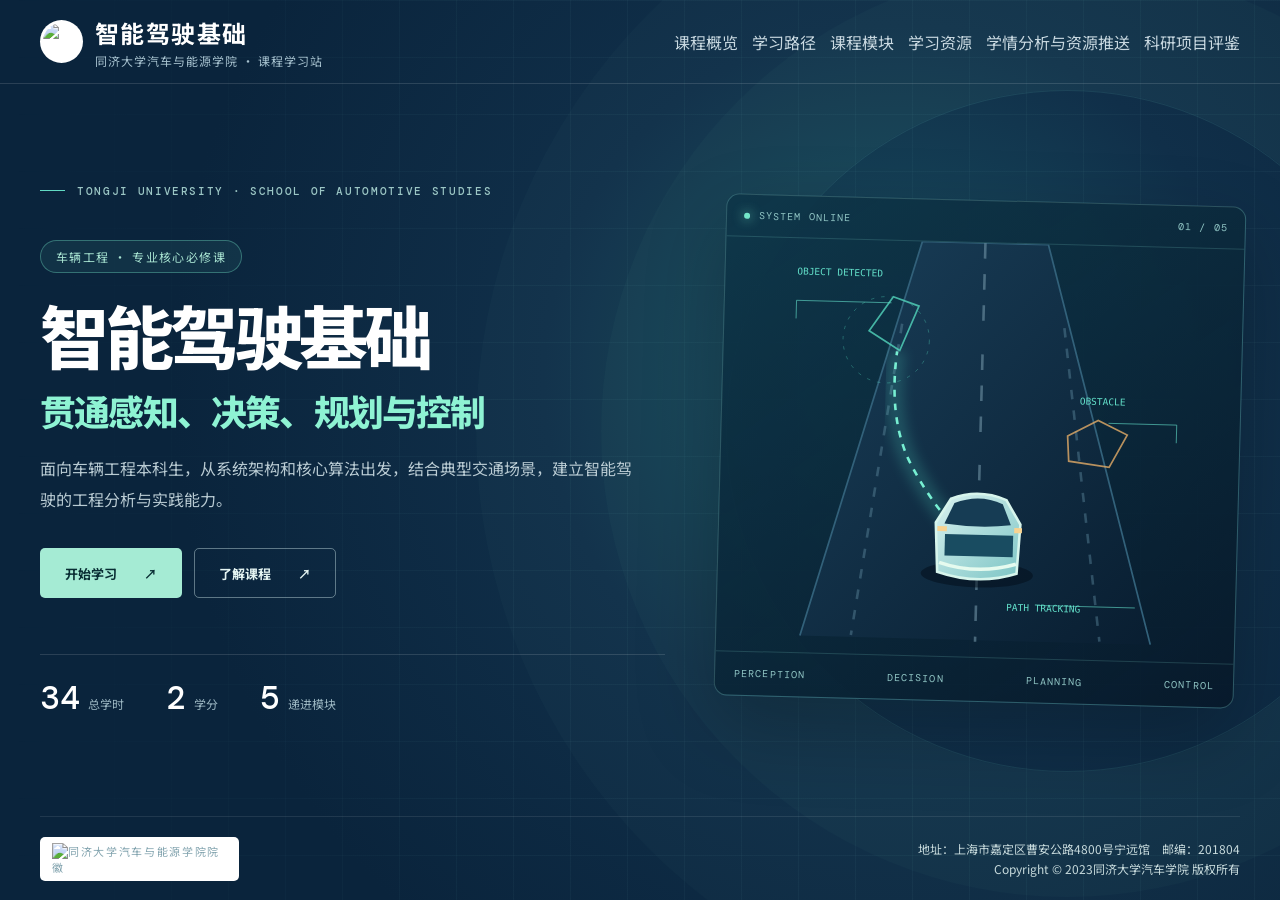
==== index.html @ b88b2101 "Add files via upload" ====
<!doctype html>
<html lang="zh-CN">
<head>
  <meta charset="utf-8">
  <meta name="viewport" content="width=device-width, initial-scale=1">
  <meta name="theme-color" content="#0a243c">
  <meta name="description" content="同济大学《智能驾驶基础》课程学习站：从系统认知到感知定位、决策规划、运动控制与安全实践。">
  <title>智能驾驶基础 · 课程学习站</title>
  <link rel="icon" type="image/svg+xml" href="assets/favicon.svg">
  <link rel="stylesheet" href="styles.css">
  <script src="script.js" defer></script>
</head>
<body class="home-page">
  <a class="skip-link" href="#main">跳转到课程内容</a>
  <header class="site-header">
    <div class="shell header-inner">
      <a class="brand" href="#top" aria-label="智能驾驶基础，返回首页">
        <img src="assets/tongji-logo.png" alt="同济大学校徽">
        <span><strong>智能驾驶基础</strong><small>同济大学汽车与能源学院 · 课程学习站</small></span>
      </a>
      <button class="menu-toggle" type="button" aria-expanded="false" aria-controls="main-nav" aria-label="打开导航菜单"><span></span><span></span><span></span></button>
      <nav id="main-nav" class="main-nav" aria-label="主导航"><a href="overview.html">课程概览</a><a href="roadmap.html">学习路径</a><a href="modules.html">课程模块</a><a href="resources.html">学习资源</a><a href="learning.html">学情分析与资源推送</a><a href="research.html">科研项目评鉴</a></nav>
    </div>
  </header>

  <main id="main">
    <section class="hero" id="top" aria-labelledby="hero-title">
      <div class="hero-grid" aria-hidden="true"></div>
      <div class="shell hero-inner">
        <div class="hero-copy">
          <div class="eyebrow"><span class="eyebrow-line"></span> TONGJI UNIVERSITY · SCHOOL OF AUTOMOTIVE STUDIES</div>
          <div class="course-tag">车辆工程 · 专业核心必修课</div>
          <h1 id="hero-title">智能驾驶基础<span class="hero-title-sub">贯通感知、决策、规划与控制</span></h1>
          <p class="hero-lead">面向车辆工程本科生，从系统架构和核心算法出发，结合典型交通场景，建立智能驾驶的工程分析与实践能力。</p>
          <div class="hero-actions"><a class="button button-primary" href="modules/01-system.html">开始学习 <span aria-hidden="true">↗</span></a><a class="button button-ghost" href="overview.html">了解课程 <span aria-hidden="true">↗</span></a></div>
          <div class="hero-facts" aria-label="课程基本信息"><div><strong>34</strong><span>总学时</span></div><div><strong>2</strong><span>学分</span></div><div><strong>5</strong><span>递进模块</span></div></div>
        </div>
        <div class="hero-visual" role="img" aria-label="智能驾驶汽车在道路上识别行人、车辆与路线的示意图">
          <div class="visual-topline"><span class="pulse"></span> SYSTEM ONLINE <span>01 / 05</span></div>
          <svg class="driving-scene" viewBox="0 0 600 480" xmlns="http://www.w3.org/2000/svg" aria-hidden="true">
            <defs><linearGradient id="road" x1="0" y1="0" x2="1" y2="1"><stop stop-color="#193e58"/><stop offset="1" stop-color="#091e31"/></linearGradient><linearGradient id="car" x1="0" y1="0" x2="1" y2="1"><stop stop-color="#d9f2f0"/><stop offset="1" stop-color="#7dc5c5"/></linearGradient><filter id="glow"><feGaussianBlur stdDeviation="7"/></filter></defs>
            <path d="M97 460 227 0h146l130 460" fill="url(#road)" stroke="#32617a" stroke-width="2"/>
            <path d="M300 0v95m0 34v94m0 34v93m0 34v78" stroke="#7093a5" stroke-width="3" stroke-dasharray="18 18" opacity=".6"/>
            <path d="M206 96 156 458M394 96l50 362" stroke="#638fa4" stroke-width="3" stroke-dasharray="11 13" opacity=".42"/>
            <path d="M300 356Q249 313 217 252Q193 202 201 128" fill="none" stroke="#57e1c7" stroke-width="20" opacity=".18" filter="url(#glow)"/>
            <path d="M300 356Q249 313 217 252Q193 202 201 128" fill="none" stroke="#77efd2" stroke-width="3" stroke-dasharray="8 8"/>
            <g opacity=".8"><path d="M168 105 195 65l30 10-21 52z" fill="none" stroke="#53d6bd" stroke-width="2"/><path d="M401 221 436 202l34 16-20 38-47-6z" fill="none" stroke="#e3ac67" stroke-width="2"/><circle cx="188" cy="115" r="50" fill="none" stroke="#53d6bd" stroke-width="1" stroke-dasharray="4 8" opacity=".5"/></g>
            <g transform="translate(247 284)"><ellipse cx="53" cy="100" rx="65" ry="15" fill="#020d19" opacity=".5"/><path d="M21 13Q53 0 85 13l17 28-3 57Q54 113 7 98L4 41z" fill="url(#car)" stroke="#d7f5ec" stroke-width="3"/><path d="M25 18Q54 6 81 18l10 24Q54 47 14 42z" fill="#163c54"/><path d="M15 54h79v25H15z" fill="#194c61"/><path d="M9 87q44 14 89 0" fill="none" stroke="#e6fbef" stroke-width="4"/><path d="M6 48h11m78 0h9" stroke="#f8d391" stroke-width="6"/></g>
            <g fill="#63e0ca" font-size="11" font-family="monospace"><text x="83" y="42">OBJECT DETECTED</text><text x="414" y="184">OBSTACLE</text><text x="335" y="425">PATH TRACKING</text></g>
            <path d="M193 72H83v21m365 112h79v21M372 418h112" fill="none" stroke="#63e0ca" stroke-width="1" opacity=".7"/>
          </svg>
          <div class="visual-footer"><span>PERCEPTION</span><span>DECISION</span><span>PLANNING</span><span>CONTROL</span></div>
        </div>
      </div>
      <div class="hero-bottom shell"><div class="college-logo-box"><img src="assets/college-logo.png" alt="同济大学汽车与能源学院院徽"></div><p>地址：上海市嘉定区曹安公路4800号宁远馆　邮编：201804<br>Copyright © 2023同济大学汽车学院 版权所有</p></div>
    </section>

  </main>
<!-- 智能驾驶基础课程 AI 智能体 -->
<script src="https://agent.tongji.edu.cn/resources/product/llm/public/sdk/embedLite.js"></script>
<script>
  new HiagentWebSDK.WebLiteClient({
    appKey: "dbgts17710990jnp4nag",
    baseUrl: "https://agent.tongji.edu.cn",
    variables: {},
  });
</script>
</body>
</html>
---- styles.css ----
@import url('https://fonts.googleapis.com/css2?family=DM+Mono:wght@400;500&family=Noto+Sans+SC:wght@400;500;600;700;800&display=swap');
:root{--navy:#0a243c;--navy2:#102f49;--ink:#132b40;--muted:#617486;--teal:#30b99e;--mint:#b9f2df;--cream:#f5f6f2;--line:#dbe5e7;--white:#fff;--shadow:0 20px 55px rgba(16,45,68,.09)}
*{box-sizing:border-box}html{scroll-behavior:smooth}body{margin:0;background:var(--cream);color:var(--ink);font-family:'Noto Sans SC','Microsoft YaHei',system-ui,sans-serif;-webkit-font-smoothing:antialiased}button,a{font:inherit}a{color:inherit;text-decoration:none}button{cursor:pointer}img{max-width:100%}p{line-height:1.8}.shell{width:min(1280px,calc(100% - 80px));margin:auto}.skip-link{position:absolute;left:12px;top:-60px;background:#fff;color:#000;padding:10px;z-index:20}.skip-link:focus{top:12px}.site-header{position:absolute;z-index:10;top:0;left:0;right:0;border-bottom:1px solid rgba(255,255,255,.13)}.header-inner{min-height:83px;display:flex;align-items:center;justify-content:space-between;gap:36px}.brand{display:flex;align-items:center;gap:12px;color:#fff;flex-shrink:0}.brand img{width:43px;height:43px;object-fit:contain;background:#fff;border-radius:50%;padding:3px}.brand span{display:flex;flex-direction:column;gap:2px}.brand strong{font-size:17px;letter-spacing:.06em}.brand small{font-size:11px;color:#a7c2cf;letter-spacing:.08em}.main-nav{display:flex;align-items:center;gap:28px}.main-nav a{color:#c9d9e1;font-size:13px;white-space:nowrap;transition:color .2s}.main-nav a:hover,.main-nav a:focus-visible{color:#8cf4d5}.menu-toggle{display:none}.hero{position:relative;overflow:hidden;background:radial-gradient(circle at 70% 42%,#1a5162 0,#102f49 34%,#0a243c 70%);color:#fff;padding-top:83px}.hero-grid{position:absolute;inset:0;pointer-events:none;background-image:linear-gradient(rgba(116,190,190,.055) 1px,transparent 1px),linear-gradient(90deg,rgba(116,190,190,.055) 1px,transparent 1px);background-size:57px 57px;mask-image:linear-gradient(90deg,transparent,#000 40%)}.hero:before{content:'';position:absolute;width:680px;height:680px;border:1px solid rgba(130,225,208,.11);border-radius:50%;top:10%;right:-10%;box-shadow:0 0 0 125px rgba(130,225,208,.025),0 0 0 250px rgba(130,225,208,.018)}.hero-inner{position:relative;display:grid;grid-template-columns:1fr 520px;align-items:center;gap:55px;min-height:655px;padding:52px 0 40px}.eyebrow,.section-index,.mini-label,.resource-number{font-family:'DM Mono',Consolas,monospace;font-size:11px;letter-spacing:.15em;font-weight:500}.eyebrow{display:flex;align-items:center;gap:12px;color:#9cc7c5;white-space:nowrap}.eyebrow-line{width:25px;height:1px;background:#61dac3}.course-tag{display:inline-flex;color:#a8e4d2;border:1px solid rgba(112,218,192,.38);border-radius:50px;padding:7px 15px;font-size:12px;letter-spacing:.12em;margin-top:42px;background:rgba(99,213,191,.08)}h1,h2,h3,h4,p{margin-top:0}.hero h1{font-size:clamp(48px,5vw,76px);line-height:1.23;letter-spacing:-.06em;margin:22px 0 23px;font-weight:800}.hero h1 span{color:#8ef3d3}.hero-lead{font-size:16px;line-height:1.95;color:#b9cbd3;max-width:600px}.hero-actions{display:flex;gap:12px;margin-top:33px}.button{display:inline-flex;justify-content:center;align-items:center;gap:27px;min-height:50px;padding:0 24px;border-radius:5px;font-weight:700;font-size:13px;transition:transform .2s,background .2s,border-color .2s;border:1px solid transparent}.button:hover{transform:translateY(-3px)}.button-primary{background:#a5ebd4;color:#092d33}.button-primary:hover{background:#c3f5df}.button-ghost{background:transparent;border-color:rgba(220,245,246,.4);color:#e4f4f2}.button-ghost:hover{border-color:#a5ebd4}.hero-facts{display:flex;gap:42px;margin-top:56px;border-top:1px solid rgba(255,255,255,.13);padding-top:21px}.hero-facts div{display:flex;align-items:baseline;gap:8px}.hero-facts strong{font-family:'DM Mono',monospace;font-size:33px;font-weight:500}.hero-facts span{font-size:12px;color:#9eb9c4}.hero-visual{border:1px solid rgba(137,219,215,.28);border-radius:13px;background:linear-gradient(145deg,rgba(14,54,73,.95),rgba(7,24,41,.9));box-shadow:0 30px 80px rgba(0,0,0,.24);overflow:hidden;transform:rotate(1.5deg)}.visual-topline,.visual-footer{display:flex;align-items:center;justify-content:space-between;font-family:'DM Mono',monospace;font-size:10px;letter-spacing:.11em;color:#91c6c5}.visual-topline{height:42px;padding:0 17px;border-bottom:1px solid rgba(125,207,201,.2);justify-content:flex-start;gap:9px}.visual-topline span:last-child{margin-left:auto}.pulse,.status-dot:before{display:inline-block;width:6px;height:6px;background:#73e6c8;border-radius:50%;box-shadow:0 0 12px #73e6c8}.driving-scene{display:block;width:100%;max-height:470px}.visual-footer{padding:15px 19px;border-top:1px solid rgba(125,207,201,.2)}.hero-bottom{position:relative;display:flex;justify-content:space-between;align-items:center;color:#83a4af;font-size:11px;letter-spacing:.15em;border-top:1px solid rgba(255,255,255,.09);height:54px}.down-arrow{font-size:18px;color:#86edce}.section{padding:112px 0}.section-heading{display:flex;justify-content:space-between;align-items:end;gap:65px;margin-bottom:47px}.section-heading h2,.practice-copy h2{font-size:clamp(35px,3.4vw,53px);line-height:1.36;letter-spacing:-.055em;margin:16px 0 0}.section-heading h2 em,.practice-copy h2 em{font-style:normal;color:#2cae97}.section-heading>p{color:var(--muted);max-width:465px;font-size:15px;margin:0 0 5px}.section-index{color:#159f88}.overview{background:#fff}.pipeline{display:flex;align-items:stretch;background:#edf5f4;border:1px solid #dcebe8;border-radius:13px;padding:25px}.pipeline-step{flex:1;position:relative;padding:23px 20px}.step-no{font-family:'DM Mono',monospace;color:#7c9aa4;font-size:12px}.step-icon{width:49px;height:49px;display:flex;align-items:center;justify-content:center;border-radius:11px;background:#fff;color:#159f88;font-size:26px;margin:25px 0 17px;box-shadow:0 5px 14px rgba(34,127,121,.08)}.pipeline-step h3{font-size:24px;margin-bottom:3px}.pipeline-step p{font-size:13px;color:#70828b;margin:0}.pipeline-link{align-self:center;color:#48baaa;font-size:28px}.overview-bottom{display:grid;grid-template-columns:1fr 2fr;gap:30px;align-items:start;margin-top:53px;padding-top:31px;border-top:1px solid var(--line)}.mini-label{color:#35a693}.overview-bottom h3{font-size:22px;margin:10px 0 0}.overview-bottom ul{display:grid;grid-template-columns:repeat(3,1fr);gap:27px;padding:0;margin:0;list-style:none}.overview-bottom li{font-size:14px;line-height:1.7;padding-left:17px;border-left:3px solid #8cddc7}.roadmap{background:#f1f5f2}.roadmap-track{display:grid;grid-template-columns:repeat(5,1fr);position:relative;gap:12px}.roadmap-track:before{content:'';position:absolute;left:10%;right:10%;top:37px;border-top:2px dashed #a7c9c4}.roadmap-track a{position:relative;display:flex;flex-direction:column;align-items:flex-start;background:#fff;border:1px solid #dfeae7;padding:20px 23px 22px;min-height:162px;border-radius:9px;box-shadow:0 8px 25px rgba(18,50,62,.035);transition:transform .2s,border-color .2s}.roadmap-track a:hover{transform:translateY(-5px);border-color:#5bcab5}.roadmap-track span{width:35px;height:35px;border-radius:50%;display:grid;place-items:center;background:#0d3645;color:#fff;font:12px 'DM Mono',monospace;margin-bottom:20px}.roadmap-track strong{font-size:17px}.roadmap-track small{font:12px 'DM Mono',monospace;color:#7b969c;margin-top:7px}.progress-card{margin-top:30px;background:#e2eeea;border:1px solid #cfdfda;border-radius:9px;padding:25px 30px;display:grid;grid-template-columns:230px 1fr 210px;align-items:center;gap:35px}.progress-card>div:first-child{display:flex;flex-direction:column;gap:7px}.progress-card strong{font-size:16px}.progress-track{height:9px;border-radius:100px;background:#c5dbd4;overflow:hidden}.progress-track span{display:block;width:0;height:100%;border-radius:100px;background:linear-gradient(90deg,#159e89,#61ddbd);transition:width .4s}.progress-card small{font-size:12px;color:#768c88}.modules{background:#fff}.module-layout{display:grid;grid-template-columns:370px 1fr;gap:25px}.module-list{background:#f1f6f4;border:1px solid #dfe9e6;border-radius:10px;padding:9px;display:flex;flex-direction:column;gap:6px}.module-list button{display:grid;grid-template-columns:42px 1fr 40px;align-items:center;text-align:left;gap:8px;border:1px solid transparent;border-radius:7px;background:transparent;padding:18px 14px;color:#536b75;min-height:72px}.module-list button:hover{background:#e3efeb}.module-list button[aria-selected="true"]{background:#0d3948;color:#fff;box-shadow:0 8px 18px rgba(12,58,72,.17)}.module-list button span,.module-list button small{font:12px 'DM Mono',monospace}.module-list button strong{font-size:14px;line-height:1.55}.module-list button small{text-align:right}.module-panel{min-height:406px;background:#f8faf8;border:1px solid #dfe9e6;border-radius:10px;padding:35px 40px 28px}.module-panel[hidden]{display:none}.panel-top{display:flex;justify-content:space-between;color:#159e89;font:11px 'DM Mono',monospace;letter-spacing:.1em;border-bottom:1px solid #dce8e5;padding-bottom:17px}.module-panel h3{font-size:30px;margin:24px 0 10px;letter-spacing:-.04em}.panel-lead{font-size:14px;color:#60737c;margin-bottom:29px}.panel-grid{display:grid;grid-template-columns:1fr 1fr;gap:36px}.panel-grid>div+div{border-left:1px solid #dce7e4;padding-left:36px}.panel-grid h4{font-size:13px;color:#199f89;margin-bottom:11px}.panel-grid ul{padding-left:18px;margin:0;color:#4f6570;font-size:13px;line-height:2}.panel-grid p{color:#4f6570;font-size:13px;margin:0 0 16px}.complete-button{margin-top:20px;padding:9px 16px;background:#e0f4eb;color:#137967;border:1px solid #a8dfce;border-radius:5px;font-size:12px;font-weight:700}.complete-button:hover{background:#c9eadf}.complete-button.done{background:#0e7c6d;color:#fff;border-color:#0e7c6d}.practice{background:#0e3046;color:#fff}.practice-layout{display:grid;grid-template-columns:.85fr 1fr;gap:10%;align-items:center}.practice-copy h2{margin:18px 0 20px}.practice-copy p{color:#b8cdd2;max-width:425px;font-size:14px}.scenario-switch{display:flex;gap:8px;flex-wrap:wrap;margin-top:34px}.scenario-switch button{background:transparent;border:1px solid #63818d;color:#c6dcda;border-radius:5px;padding:9px 14px;font-size:12px}.scenario-switch button:hover,.scenario-switch button.active{background:#a5ebd4;border-color:#a5ebd4;color:#0a3037}.scenario-card{background:#fff;color:var(--ink);border-radius:10px;overflow:hidden;box-shadow:0 28px 60px rgba(2,20,32,.23)}.scenario-head{padding:16px 23px;border-bottom:1px solid #e1e9e7;display:flex;justify-content:space-between;align-items:center;color:#719096;font:11px 'DM Mono',monospace;letter-spacing:.1em}.status-dot{font:11px 'Noto Sans SC',sans-serif;color:#268b77}.status-dot:before{content:'';margin-right:7px;width:5px;height:5px;vertical-align:middle}.scenario-graphic{height:205px;background:#dae8e5;position:relative;overflow:hidden}.road-h,.road-v{position:absolute;background:#647c85}.road-h{left:0;right:0;height:74px;top:66px}.road-v{height:100%;width:84px;left:44%}.road-h:after,.road-v:after{content:'';position:absolute;border:1px dashed rgba(255,255,255,.6)}.road-h:after{left:0;right:0;top:50%}.road-v:after{top:0;bottom:0;left:50%}.ego-car{position:absolute;left:calc(44% + 26px);top:151px;transform:rotate(0);width:33px;height:39px;border-radius:6px;background:#a6eddb;color:#146552;text-align:center;line-height:36px;box-shadow:0 5px 15px rgba(0,0,0,.25);z-index:2}.scene-object{position:absolute;left:calc(44% + 103px);top:24px;z-index:2;font-size:25px}.signal-red{color:#e9716e;text-shadow:0 0 10px #f7a4a2}.obstacle{color:#e8b365;top:85px;left:73%;font-size:28px}.curve{color:#50b99f;top:54px;left:70%;font-size:35px}.graphic-caption{position:absolute;bottom:9px;left:13px;font:9px 'DM Mono',monospace;color:#e1f7ef;letter-spacing:.1em}.scenario-card h3{font-size:18px;margin:21px 23px 6px}.scenario-card>p{font-size:12px;color:#688087;margin:0 23px 15px}.scenario-options{display:grid;gap:8px;margin:0 23px 18px}.scenario-options button,.quiz-options button{border:1px solid #dce8e6;background:#f8fbf9;color:#304f5c;border-radius:5px;text-align:left;padding:11px 13px;font-size:12px;transition:background .2s,border-color .2s}.scenario-options button:hover,.quiz-options button:hover:not(:disabled){border-color:#53bca5;background:#effaf5}.scenario-options button.correct,.quiz-options button.correct{border-color:#35a88d;background:#e4f6ee;color:#116e5b}.scenario-options button.incorrect,.quiz-options button.incorrect{border-color:#df8a80;background:#fff0ee;color:#a3463d}.scenario-feedback{border-top:1px solid #e0ebe7;padding:14px 23px 20px;font-size:12px;line-height:1.7;color:#49676c}.quiz{background:#f5f7f4}.quiz-layout{display:grid;grid-template-columns:235px 1fr;gap:22px}.quiz-sidebar{background:#e7f0eb;border-radius:10px;padding:28px}.quiz-sidebar>strong{display:block;font:54px 'DM Mono',monospace;color:#0d3c49;margin-top:15px}.quiz-sidebar>strong small{font-size:18px;color:#93aaa8}.quiz-dots{display:flex;gap:7px;margin-top:13px}.quiz-dots span{width:20px;height:4px;background:#b7ceca;border-radius:4px}.quiz-dots span.active{background:#20aa8d}.quiz-dots span.done{background:#518e83}.quiz-sidebar p{font-size:12px;color:#718a89;margin-top:23px}.quiz-card{background:#fff;border:1px solid #e0e9e5;border-radius:10px;padding:35px 40px;min-height:350px;box-shadow:var(--shadow)}.quiz-topic{font:11px 'DM Mono',monospace;color:#139b81;letter-spacing:.14em}.quiz-card h3{font-size:21px;line-height:1.6;margin:20px 0 25px}.quiz-options{display:grid;grid-template-columns:1fr 1fr;gap:9px}.quiz-options button{font-size:13px;padding:14px}.quiz-options button:disabled{cursor:default}.quiz-explanation{margin-top:18px;background:#eef7f2;border-left:3px solid #27ab8f;padding:12px 15px;font-size:12px;line-height:1.7;color:#47675d}.quiz-actions{display:flex;justify-content:space-between;align-items:center;margin-top:24px}.button-dark{background:#0e3948;color:#fff;border:0}.button-dark:hover{background:#166476}.button-dark:disabled{opacity:.45;cursor:not-allowed;transform:none}.text-button{background:none;border:0;color:#108b75;text-decoration:underline;font-size:12px}.resources{background:#fff}.resource-grid{display:grid;grid-template-columns:repeat(3,1fr);gap:18px}.resource-card{min-height:276px;padding:26px;border:1px solid #dfe8e5;border-radius:9px;background:#f8faf8;display:flex;flex-direction:column;transition:transform .2s,border-color .2s}.resource-card.linked:hover{transform:translateY(-5px);border-color:#53bca5}.resource-number{color:#72a099}.resource-symbol{height:54px;width:54px;border-radius:10px;background:#e5f2ec;color:#1b9e85;display:grid;place-items:center;font-size:29px;margin:27px 0 17px}.resource-card h3{font-size:19px;margin-bottom:8px}.resource-card p{font-size:13px;color:#697e83;margin:0 0 17px}.resource-note{margin-top:auto;font-size:11px;color:#178d77}.closing{background:#d6eee4;padding:70px 0}.closing-inner{display:flex;align-items:end;justify-content:space-between;gap:25px}.closing h2{font-size:31px;line-height:1.45;margin:14px 0 0;letter-spacing:-.04em}.closing .button-primary{background:#0e3948;color:#fff}.closing .button-primary:hover{background:#176678}.site-footer{background:#092339;color:#b4c7ce;padding:30px 0}.footer-inner{display:flex;align-items:center;justify-content:space-between;gap:20px;font-size:11px}.footer-inner>div{display:flex;flex-direction:column;gap:5px}.footer-inner strong{font-size:16px;color:#fff}.footer-inner p{margin:0}.footer-inner a{color:#a8edcf}
@media(max-width:1100px){.shell{width:min(100% - 48px,1280px)}.main-nav{gap:14px}.main-nav a{font-size:11px}.hero-inner{grid-template-columns:1fr 44%;gap:30px}.hero h1{font-size:55px}.roadmap-track a{padding:18px 13px}.roadmap-track strong{font-size:14px}.module-layout{grid-template-columns:300px 1fr}.progress-card{grid-template-columns:200px 1fr;gap:15px}.progress-card small{grid-column:1/-1}.practice-layout{gap:35px}}
@media(max-width:760px){.shell{width:calc(100% - 38px)}.header-inner{min-height:70px}.brand img{width:38px;height:38px}.brand strong{font-size:14px}.brand small{font-size:9px}.menu-toggle{display:flex;flex-direction:column;gap:5px;background:none;border:0;padding:8px}.menu-toggle span{width:23px;height:2px;background:#fff}.main-nav{display:none;position:absolute;left:0;right:0;top:70px;padding:12px 19px 18px;background:#0a243c;flex-direction:column;align-items:stretch;gap:0}.main-nav.open{display:flex}.main-nav a{font-size:14px;padding:11px 0;border-bottom:1px solid rgba(255,255,255,.1)}.hero{padding-top:70px}.hero-inner{display:flex;flex-direction:column;align-items:stretch;gap:35px;padding:58px 0 35px;min-height:0}.eyebrow{font-size:8px;white-space:normal}.course-tag{margin-top:28px}.hero h1{font-size:clamp(43px,10vw,64px)}.hero-lead{font-size:14px}.hero-facts{margin-top:36px;gap:25px}.hero-facts strong{font-size:27px}.hero-visual{max-width:540px;width:100%;align-self:center}.hero-bottom{height:48px}.hero-bottom span:last-child{display:none}.section{padding:75px 0}.section-heading{display:block;margin-bottom:30px}.section-heading h2,.practice-copy h2{font-size:35px}.section-heading>p{margin-top:18px;font-size:13px}.pipeline{display:grid;grid-template-columns:1fr 1fr;gap:3px;padding:10px}.pipeline-step{padding:15px}.pipeline-link{display:none}.step-icon{margin:14px 0 8px}.pipeline-step h3{font-size:19px}.overview-bottom{display:block}.overview-bottom ul{grid-template-columns:1fr;gap:15px;margin-top:20px}.roadmap-track{grid-template-columns:1fr 1fr;gap:9px}.roadmap-track:before{display:none}.roadmap-track a{min-height:120px}.roadmap-track span{margin-bottom:12px}.progress-card{display:block;padding:22px}.progress-track{margin:20px 0 13px}.module-layout{display:block}.module-list{display:grid;grid-template-columns:1fr 1fr;margin-bottom:15px}.module-list button{grid-template-columns:30px 1fr;min-height:65px;padding:10px}.module-list button small{display:none}.module-list button strong{font-size:11px}.module-panel{padding:25px 22px;min-height:0}.module-panel h3{font-size:23px}.panel-grid{grid-template-columns:1fr;gap:10px}.panel-grid>div+div{border-left:0;border-top:1px solid #dce7e4;padding:15px 0 0}.practice-layout{grid-template-columns:1fr}.practice-copy p{max-width:none}.quiz-layout{grid-template-columns:1fr}.quiz-sidebar{padding:20px;display:grid;grid-template-columns:1fr auto;align-items:center}.quiz-sidebar>strong{font-size:35px;margin:0}.quiz-dots,.quiz-sidebar p{grid-column:1/-1}.quiz-card{padding:25px 21px}.resource-grid{grid-template-columns:1fr}.resource-card{min-height:210px}.resource-symbol{margin:16px 0 10px}.closing-inner{align-items:start;flex-direction:column}.closing h2{font-size:26px}.footer-inner{align-items:start;flex-direction:column}}
@media(max-width:420px){.hero-actions{flex-direction:column;align-items:flex-start}.hero-facts{gap:16px}.hero-facts span{font-size:10px}.roadmap-track{grid-template-columns:1fr 1fr}.roadmap-track strong{font-size:12px}.quiz-options{grid-template-columns:1fr}.visual-footer{font-size:8px}.scenario-switch button{padding:8px 10px}}
@media(prefers-reduced-motion:reduce){html{scroll-behavior:auto}*,*:before,*:after{transition:none!important;animation:none!important}}
.module-page-links{display:grid;gap:12px}.module-card-link{display:grid;grid-template-columns:205px 1fr 110px;align-items:center;gap:24px;background:#f8faf8;border:1px solid #dce8e4;border-radius:9px;padding:24px 29px;transition:transform .2s,border-color .2s,background .2s}.module-card-link:hover,.module-card-link:focus-visible{transform:translateX(6px);border-color:#52bea9;background:#eff9f3}.module-card-no{font:11px 'DM Mono',monospace;letter-spacing:.08em;color:#159f88}.module-card-main{display:flex;flex-direction:column;gap:7px}.module-card-main strong{font-size:19px}.module-card-main small{font-size:12px;line-height:1.6;color:#688087}.module-card-end{text-align:right;font-size:12px;color:#6c8588}.module-card-end b{font-size:23px;color:#189f87;margin-left:15px;font-weight:400}
.lesson-page{background:#f4f7f4}.lesson-header{background:#0a243c;border-bottom:1px solid rgba(255,255,255,.15)}.lesson-header-inner{height:76px;display:flex;align-items:center;justify-content:space-between}.back-home{color:#b7dace;font-size:13px}.back-home:hover{color:#fff}.lesson-hero{background:radial-gradient(circle at 85% 30%,#195161,#0a243c 65%);color:#fff;padding:30px 0 67px;position:relative;overflow:hidden}.lesson-hero:after{content:'';position:absolute;right:-150px;top:-250px;width:620px;height:620px;border-radius:50%;border:1px solid rgba(141,235,207,.17);box-shadow:0 0 0 100px rgba(141,235,207,.025),0 0 0 210px rgba(141,235,207,.018)}.lesson-breadcrumb{position:relative;z-index:1;font-size:11px;color:#a6c7cc}.lesson-breadcrumb a:hover{text-decoration:underline;color:#fff}.lesson-hero-grid{position:relative;z-index:1;display:flex;justify-content:space-between;align-items:center;gap:35px;margin-top:63px}.lesson-kicker{font:12px 'DM Mono',monospace;letter-spacing:.16em;color:#81e4c8}.lesson-hero h1{font-size:clamp(40px,4.5vw,65px);letter-spacing:-.05em;margin:19px 0}.lesson-hero p{max-width:710px;color:#bad0d7;font-size:16px}.lesson-meta{display:flex;gap:10px;margin-top:30px}.lesson-meta span{border:1px solid rgba(143,220,205,.38);border-radius:99px;padding:6px 13px;color:#c0e7da;font-size:12px}.lesson-hero-mark{font:120px 'DM Mono',monospace;color:rgba(137,236,207,.22);line-height:1;min-width:200px}.lesson-hero-mark span{display:block;font-size:12px;line-height:1.6;letter-spacing:.17em;color:#83c9bc}.lesson-main-grid{display:grid;grid-template-columns:250px 1fr;gap:60px;padding-top:66px;padding-bottom:95px}.lesson-side{align-self:start;position:sticky;top:25px;border:1px solid #dce8e4;border-radius:9px;background:#fff;padding:23px}.lesson-side nav{display:grid;gap:3px;margin-top:18px}.lesson-side nav a{padding:11px 12px;border-radius:5px;font-size:12px;color:#617a80}.lesson-side nav a:hover{background:#eaf5ef;color:#0a604f}.lesson-side nav a[aria-current=page]{background:#0e3948;color:#fff;font-weight:700}.side-quiz-link{display:block;color:#138e78;font-size:12px;border-top:1px solid #e2ebe7;margin-top:16px;padding-top:17px}.lesson-content{min-width:0}.lesson-block{margin-bottom:55px}.lesson-block h2{font-size:29px;letter-spacing:-.04em;margin:12px 0 21px}.lesson-goals{margin:0;padding:0;list-style:none;display:grid;grid-template-columns:repeat(3,1fr);gap:12px}.lesson-goals li{background:#fff;border:1px solid #dfe9e5;border-radius:7px;padding:19px 20px 19px 36px;font-size:13px;line-height:1.7;position:relative}.lesson-goals li:before{content:'✓';position:absolute;left:14px;color:#20aa8c;font-weight:700}.lesson-card-grid{display:grid;grid-template-columns:repeat(3,1fr);gap:12px}.lesson-card{background:#fff;border:1px solid #dfe9e5;border-radius:8px;padding:22px;min-height:204px}.lesson-card span{font:10px 'DM Mono',monospace;color:#1b9e85;letter-spacing:.08em}.lesson-card h3{font-size:17px;margin:23px 0 9px}.lesson-card p{font-size:12px;color:#697f83;margin:0}.task-block{background:#e6f2eb;border:1px solid #cfe4da;border-radius:9px;padding:30px}.task-block p,.reflection-block p{font-size:14px;color:#526f73}.task-output{display:flex;gap:18px;padding-top:15px;border-top:1px solid #c8ded4;font-size:12px}.task-output strong{color:#12826e}.reflection-block{padding-bottom:30px;border-bottom:1px solid #dbe7e2}.lesson-complete{display:flex;align-items:center;justify-content:space-between;gap:20px;background:#fff;border:1px solid #dce8e4;border-radius:8px;padding:22px}.lesson-complete strong{font-size:15px}.lesson-complete p{font-size:12px;color:#71888c;margin:5px 0 0}.lesson-complete .complete-button{margin:0;white-space:nowrap}.lesson-next{display:flex;justify-content:space-between;gap:20px;margin-top:33px;font-size:13px}.lesson-next a{color:#0d8a77}.lesson-next a:hover{text-decoration:underline}
@media(max-width:900px){.lesson-main-grid{grid-template-columns:1fr;gap:35px}.lesson-side{position:static}.lesson-side nav{grid-template-columns:repeat(5,1fr)}.lesson-side nav a{font-size:11px}.lesson-goals,.lesson-card-grid{grid-template-columns:1fr 1fr}.module-card-link{grid-template-columns:150px 1fr 75px}}
@media(max-width:760px){.module-card-link{grid-template-columns:1fr auto;gap:10px;padding:20px}.module-card-no{grid-column:1/-1}.module-card-main strong{font-size:16px}.module-card-main small{font-size:11px}.module-card-end{white-space:nowrap}.module-card-end b{margin-left:4px}.lesson-header-inner{height:70px}.back-home{font-size:11px}.lesson-hero{padding:23px 0 50px}.lesson-hero-grid{margin-top:42px}.lesson-hero-mark{display:none}.lesson-hero h1{font-size:39px}.lesson-hero p{font-size:14px}.lesson-main-grid{padding-top:40px;padding-bottom:65px}.lesson-side nav{grid-template-columns:1fr 1fr}.lesson-goals,.lesson-card-grid{grid-template-columns:1fr}.lesson-block h2{font-size:25px}.lesson-card{min-height:0}.lesson-complete{align-items:flex-start;flex-direction:column}.lesson-next{flex-direction:column}}
.main-nav a[aria-current=page]{color:#94efd2}.section-page-banner{background:#0a243c;color:#a9c8ca;padding:124px 0 25px;font-size:12px}.section-page-banner a{color:#b6eed8}.section-page-banner a:hover{text-decoration:underline}.section-page-banner span{opacity:.72}.section-page .section{padding:74px 0 95px}.section-page-end{background:#e4f2e9;padding:22px 0;text-align:right}.section-page-end a{font-size:13px;color:#0c806d;font-weight:700}.section-page-end a:hover{text-decoration:underline}
@media(max-width:760px){.section-page-banner{padding-top:106px}.section-page .section{padding:60px 0 75px}}
.home-page{height:100svh;overflow:hidden}.home-page main,.home-page .hero{height:100svh;overflow:hidden}.home-page .hero-inner{height:calc(100svh - 137px);min-height:0;padding-top:22px;padding-bottom:18px}.home-page .hero-visual{max-height:100%;display:flex;flex-direction:column}.home-page .driving-scene{min-height:0;flex:1}.home-page .hero-bottom{height:54px}
@media(max-height:800px) and (min-width:761px){.home-page .hero-inner{gap:35px}.home-page .hero h1{font-size:clamp(43px,4.6vw,65px);margin:13px 0}.home-page .course-tag{margin-top:20px}.home-page .hero-lead{font-size:14px;line-height:1.7}.home-page .hero-actions{margin-top:20px}.home-page .hero-facts{margin-top:26px}.home-page .driving-scene{max-height:360px}}
@media(max-width:760px){.home-page .hero-inner{height:calc(100svh - 118px);padding:18px 0 8px;justify-content:center;gap:0}.home-page .hero-visual{display:none}.home-page .course-tag{margin-top:14px;padding:5px 11px;font-size:10px}.home-page .hero h1{font-size:clamp(36px,9vw,52px);line-height:1.22;margin:13px 0}.home-page .hero-lead{font-size:13px;line-height:1.7;margin-bottom:0}.home-page .hero-actions{margin-top:19px;flex-direction:row;gap:9px}.home-page .button{padding:0 14px;min-height:44px;gap:14px}.home-page .hero-facts{margin-top:22px;padding-top:14px}.home-page .hero-bottom{height:48px}}
@media(max-width:420px) and (max-height:700px){.home-page .eyebrow{display:none}.home-page .course-tag{margin-top:0}.home-page .hero h1{font-size:34px}.home-page .hero-lead{font-size:12px;line-height:1.6}.home-page .hero-facts{margin-top:17px}.home-page .hero-actions{margin-top:15px}.home-page .hero-bottom{display:none}.home-page .hero-inner{height:calc(100svh - 70px)}}
.course-detail-heading{margin:95px 0 25px;padding-top:40px;border-top:1px solid var(--line)}.course-detail-heading h2{font-size:33px;letter-spacing:-.04em;margin:10px 0 5px}.course-detail-heading p{font-size:13px;color:var(--muted);margin:0}.course-detail-list{display:grid;gap:12px}.course-detail{background:#f8fbf9;border:1px solid #dce9e4;border-radius:9px;overflow:hidden}.course-detail[open]{background:#fff;box-shadow:0 12px 30px rgba(15,57,67,.06)}.course-detail summary{display:grid;grid-template-columns:55px 1fr auto;align-items:center;gap:15px;cursor:pointer;padding:20px 24px;list-style:none}.course-detail summary::-webkit-details-marker{display:none}.course-detail summary:after{content:'+';font-size:24px;color:#209e85;grid-column:4;grid-row:1}.course-detail[open] summary:after{content:'−'}.course-detail summary:hover{background:#eef8f2}.course-detail[open] summary{border-bottom:1px solid #e0ebe6}.detail-number{font:13px 'DM Mono',monospace;color:#159f88}.course-detail summary strong{font-size:19px}.detail-hint{font-size:12px;color:#82969b}.detail-body{padding:26px 31px 31px 94px}.detail-body>p{font-size:14px;color:#526a72;margin-bottom:16px}.detail-body>p:last-child{margin-bottom:0}.detail-facts{display:flex;gap:9px;flex-wrap:wrap;margin-top:20px}.detail-facts span{background:#e9f6ef;color:#1d826e;border-radius:4px;padding:8px 12px;font-size:12px}.objective-grid{display:grid;grid-template-columns:repeat(3,1fr);gap:14px}.objective-grid>div{border:1px solid #dfebe5;border-radius:7px;padding:19px;background:#fbfdfb}.objective-grid span{font:10px 'DM Mono',monospace;letter-spacing:.1em;color:#23a88d}.objective-grid h3{font-size:17px;margin:13px 0 8px}.objective-grid p{font-size:12px;color:#657c80;margin:0}.requirement-list{display:grid;gap:15px;padding-left:21px;margin:0;color:#506a70;font-size:14px;line-height:1.8}.requirement-list strong{color:#193e49}.detail-note{margin-top:20px!important;padding:12px 15px;background:#edf7f1;border-left:3px solid #48bda4;font-size:12px!important}.syllabus-list{display:grid;gap:8px;margin-top:22px}.syllabus-list a{display:grid;grid-template-columns:95px 1fr 25px;gap:18px;align-items:center;border:1px solid #dce9e4;border-radius:6px;padding:17px 20px;background:#fbfdfb;transition:background .2s,border-color .2s}.syllabus-list a:hover{background:#eef9f2;border-color:#5bc8ae}.syllabus-list a>span{font:20px 'DM Mono',monospace;color:#159f88}.syllabus-list b{display:block;font:11px 'Noto Sans SC',sans-serif;color:#7f9698;margin-top:5px}.syllabus-list h3{font-size:16px;margin:0 0 5px}.syllabus-list p{font-size:12px;color:#71878b;margin:0}.syllabus-list i{font-style:normal;font-size:22px;color:#22a78b}
@media(max-width:760px){.course-detail-heading{margin-top:65px;padding-top:30px}.course-detail-heading h2{font-size:27px}.course-detail summary{grid-template-columns:30px 1fr auto;gap:10px;padding:17px 16px}.course-detail summary strong{font-size:16px}.detail-hint{display:none}.course-detail summary:after{grid-column:3}.detail-body{padding:20px 18px 24px}.objective-grid{grid-template-columns:1fr}.syllabus-list a{grid-template-columns:42px 1fr 18px;gap:10px;padding:14px}.syllabus-list a>span{font-size:16px}.syllabus-list h3{font-size:14px}.syllabus-list p{font-size:11px}}
.header-inner{gap:18px}.brand strong{font-size:24px}.brand small{font-size:12px}.main-nav{gap:14px}.main-nav a{font-size:16px}.home-page .hero h1{font-size:clamp(55px,5.4vw,78px);line-height:1.13}.hero-title-sub{display:block;font-size:clamp(26px,2.8vw,40px);letter-spacing:-.05em;color:#8ef3d3;margin-top:17px;white-space:nowrap}.home-page .hero-inner{height:calc(100svh - 167px)}.home-page .hero-bottom{height:84px;gap:25px}.college-logo-box{background:#fff;border-radius:5px;padding:6px 12px;flex:0 0 auto;display:flex;align-items:center}.college-logo-box img{width:175px;height:auto;display:block}.hero-bottom p{margin:0;text-align:right;color:#c7dadc;font-size:12px;line-height:1.6;letter-spacing:0}
@media(max-width:1180px){.menu-toggle{display:flex;flex-direction:column;gap:5px;background:none;border:0;padding:8px}.menu-toggle span{width:25px;height:2px;background:#fff}.main-nav{display:none;position:absolute;left:0;right:0;top:83px;padding:12px max(24px,4vw) 18px;background:#0a243c;display:none;grid-template-columns:repeat(2,1fr);gap:0;box-shadow:0 18px 30px rgba(0,0,0,.18)}.main-nav.open{display:grid}.main-nav a{padding:12px 8px;border-bottom:1px solid rgba(255,255,255,.1);font-size:15px}}
@media(max-width:760px){.brand strong{font-size:18px}.brand small{font-size:10px}.main-nav{top:70px}.home-page .hero-inner{height:calc(100svh - 178px)}.home-page .hero h1{font-size:clamp(42px,10vw,54px)}.hero-title-sub{font-size:clamp(20px,5vw,26px);white-space:normal;margin-top:10px}.home-page .hero-bottom{height:108px;display:flex;flex-direction:column;align-items:flex-start;justify-content:center;gap:6px}.college-logo-box{padding:4px 7px}.college-logo-box img{width:130px}.hero-bottom p{text-align:left;font-size:10px;line-height:1.45}.home-page .hero-copy{width:100%}}
@media(max-width:420px) and (max-height:700px){.home-page .hero-inner{height:calc(100svh - 178px)}.home-page .hero-bottom{display:flex;height:108px}.home-page .hero h1{font-size:38px}.hero-title-sub{font-size:20px}.home-page .hero-lead{font-size:11px}}
.feature-page .section-heading h1{font-size:clamp(44px,4vw,61px);line-height:1.25;letter-spacing:-.05em;margin:15px 0 0}.feature-page .section-heading h1 em{font-style:normal;color:#2cae97}.feature-jump{display:flex;gap:10px;flex-wrap:wrap;margin-bottom:30px}.feature-jump a{border:1px solid #c8e4d9;background:#eaf6ee;border-radius:5px;color:#167e6b;padding:10px 15px;font-size:12px;font-weight:700}.feature-jump a:hover{background:#d6f0e2}.feature-block{padding:42px 0 55px;border-top:1px solid #dbe8e2;scroll-margin-top:20px}.feature-block-title{max-width:750px;margin-bottom:24px}.feature-block-title h2{font-size:31px;letter-spacing:-.04em;margin:12px 0 8px}.feature-block-title p{color:#647b81;font-size:14px;margin:0}.form-grid,.assistant-grid,.rubric-grid{display:grid;grid-template-columns:repeat(2,minmax(0,1fr));gap:18px}.form-card,.assistant-output,.rubric-card{border:1px solid #dce9e4;background:#fff;border-radius:9px;padding:25px;box-shadow:0 8px 22px rgba(17,53,60,.04)}.form-kicker{font:11px 'DM Mono',monospace;color:#149e84;letter-spacing:.12em}.form-card h3,.assistant-output h3,.rubric-card h3{font-size:20px;margin:12px 0 20px}.form-card fieldset{border:0;border-top:1px solid #e4ede8;padding:18px 0 12px;margin:0}.form-card legend{font-size:14px;font-weight:700;padding-top:18px}.form-card fieldset label{display:block;font-size:13px;color:#536c73;padding:6px 0;cursor:pointer}.form-card input[type=radio]{accent-color:#149b82;margin-right:7px}.form-card>.button{margin-top:15px}.form-result{background:#e7f5ed;color:#205f54;border-left:3px solid #30b99e;border-radius:3px;margin:18px 0 0;padding:13px 15px;font-size:12px;line-height:1.7}.form-result p{margin:6px 0 0}.recommendation-summary{background:#0e3948;color:#ddf8ec;padding:18px 22px;border-radius:8px;margin-bottom:15px;display:flex;gap:20px;align-items:center;flex-wrap:wrap;font-size:13px}.recommendation-summary a{color:#9af0d3;text-decoration:underline}.resource-levels,.topic-grid{display:grid;grid-template-columns:repeat(3,minmax(0,1fr));gap:14px}.resource-levels article,.topic-grid article{background:#fff;border:1px solid #dce9e4;border-radius:9px;padding:23px}.resource-levels article.recommended{border-color:#2fb89d;box-shadow:0 0 0 2px #caefe1}.resource-levels article>span,.topic-grid article>span{font:11px 'DM Mono',monospace;color:#159f88;letter-spacing:.1em}.resource-levels h3,.topic-grid h3{font-size:18px;margin:18px 0 8px}.resource-levels p,.topic-grid p{font-size:12px;color:#688087}.resource-levels a{display:block;font-size:12px;color:#0b8c75;margin-top:8px}.resource-levels a:hover{text-decoration:underline}.topic-grid{grid-template-columns:repeat(2,minmax(0,1fr))}.topic-grid small{font-size:11px;color:#159b84}.past-list{display:grid;gap:9px}.past-list>div{display:grid;grid-template-columns:38px 1fr auto;align-items:center;gap:15px;padding:17px 20px;background:#fff;border:1px solid #dce9e4;border-radius:6px}.past-list span{font:13px 'DM Mono',monospace;color:#159b84}.past-list strong{font-size:14px}.past-list small{font-size:11px;color:#789094}.template-callout{display:flex;justify-content:space-between;align-items:center;gap:20px;background:#e7f4ec;border:1px solid #cbe7d8;padding:22px;border-radius:8px;margin-top:18px}.template-callout strong{font-size:15px}.template-callout p{font-size:12px;color:#667d78;margin:5px 0 0}.assistant-grid .form-card>label,.rubric-grid .form-card>label{display:block;font-size:13px;font-weight:700;margin:14px 0}.assistant-grid input,.rubric-grid input{display:block;width:100%;border:1px solid #cddfd8;border-radius:5px;padding:11px;font:13px inherit;margin-top:7px;background:#fbfdfb}.assistant-output p{font-size:12px;color:#657b80}.assistant-output textarea{width:100%;height:260px;resize:vertical;border:1px solid #d5e5df;border-radius:5px;padding:14px;font:12px/1.6 'Noto Sans SC',sans-serif;background:#f7faf8}.assistant-output .text-button{margin-top:13px}.assistant-output .text-button:disabled{color:#9bafaa}.rubric-card ul{list-style:none;padding:0;margin:0}.rubric-card li{display:flex;flex-direction:column;gap:4px;padding:14px 0;border-top:1px solid #e3ede7}.rubric-card strong{font-size:14px;color:#167e6b}.rubric-card span{font-size:12px;color:#71878a}
@media(max-width:760px){.feature-page .section-heading h1{font-size:40px}.feature-block-title h2{font-size:26px}.form-grid,.assistant-grid,.rubric-grid,.resource-levels,.topic-grid{grid-template-columns:1fr}.past-list>div{grid-template-columns:28px 1fr}.past-list small{grid-column:2}.template-callout{align-items:flex-start;flex-direction:column}.form-card,.assistant-output,.rubric-card{padding:20px}.main-nav.open{display:grid;grid-template-columns:1fr 1fr}.main-nav a{font-size:12px}}
.evaluation-panel{background:#eaf5ff;border:1px solid #b8ddff;border-radius:15px;padding:26px;box-shadow:0 10px 30px rgba(34,114,197,.08)}.evaluation-panel>h2{text-align:center;color:#1559a8;font-size:20px;margin:4px 0 24px}.evaluation-columns{display:grid;grid-template-columns:1fr 1fr;gap:20px}.evaluation-card{background:#fff;border-radius:13px;padding:25px 22px;box-shadow:0 5px 18px rgba(32,86,153,.09)}.dimension-card{border-left:4px solid #4da6ef}.assessment-card{border-left:4px solid #4bb662}.evaluation-card h3{color:#1559a8;font-size:18px;margin:0 0 17px;padding-bottom:12px;border-bottom:2px dashed #d5eaff}.evaluation-card ul{list-style:none;margin:0;padding:0;display:grid;gap:12px}.evaluation-card li{background:#f5f9fc;border-radius:8px;padding:11px 13px;font-size:13px;line-height:1.65}.dimension-card li{border-left:3px solid #63b4f4}.assessment-card li{border-left:3px solid #76cd8a}.evaluation-card li strong{color:#124e99}.evaluation-card .grade-heading{margin-top:30px}.grade-grid{display:grid;grid-template-columns:1fr 1fr;gap:9px}.grade-grid span{text-align:center;border-radius:7px;padding:12px 8px;color:#124e99;font-size:13px;font-weight:700}.grade-grid span:nth-child(1){background:linear-gradient(120deg,#deefff,#b9ddfa)}.grade-grid span:nth-child(2){background:linear-gradient(120deg,#e7f4e7,#cde9d0)}.grade-grid span:nth-child(3){background:linear-gradient(120deg,#fff7de,#ffebad)}.grade-grid span:nth-child(4){background:linear-gradient(120deg,#fff0f1,#ffd3d8)}.grade-grid span:nth-child(5){background:linear-gradient(120deg,#f5f5f5,#e7e7e7);grid-column:1/-1}.evaluation-cta{margin-top:25px;background:linear-gradient(115deg,#65b6f3,#2298eb);border-radius:12px;padding:23px;text-align:center;color:#fff;box-shadow:0 6px 17px rgba(25,129,212,.2)}.evaluation-cta h3{font-size:22px;margin:0 0 12px}.evaluation-cta p{font-size:15px;margin:0 0 17px}.evaluation-enter{display:inline-flex;align-items:center;justify-content:center;border-radius:99px;background:#fff;color:#1679d5;padding:15px 30px;font-size:16px;font-weight:800;box-shadow:0 5px 13px rgba(11,78,143,.22);transition:transform .2s}.evaluation-enter:hover,.evaluation-enter:focus-visible{transform:translateY(-3px);background:#f3fbff}
@media(max-width:760px){.evaluation-panel{padding:18px}.evaluation-panel>h2{font-size:17px}.evaluation-columns{grid-template-columns:1fr;gap:15px}.evaluation-card{padding:19px}.evaluation-card li{font-size:12px}.grade-grid span{font-size:11px}.evaluation-cta h3{font-size:19px}.evaluation-cta p{font-size:12px}}
@media(max-width:760px){.hiagent-conversation{width:calc(100vw - 24px)!important;max-width:calc(100vw - 24px)!important;left:12px!important;right:auto!important;top:12px!important;bottom:auto!important;height:calc(100svh - 24px)!important}.hiagent-conversation-iframe{width:100%!important;height:100%!important}}

/* Learning library */
.resource-page{background:#f3f7f4}.resource-hero{background:linear-gradient(135deg,#e2f3ec 0%,#eef8f3 58%,#eaf3f6 100%);border-bottom:1px solid #d7e8df;padding:67px 0 43px}.resource-hero h1{font-size:clamp(37px,4.2vw,57px);line-height:1.26;letter-spacing:-.055em;margin:13px 0 17px}.resource-hero h1 span{display:block;color:#20a58c;font-size:.6em;letter-spacing:-.035em;margin-top:6px}.resource-hero p{max-width:790px;color:#536d75;font-size:15px;margin-bottom:28px}.resource-tabs{display:flex;flex-wrap:wrap;gap:9px}.resource-tabs a{background:#fff;border:1px solid #bcded1;border-radius:100px;padding:9px 16px;color:#136b5d;font-size:13px;font-weight:700;box-shadow:0 4px 11px rgba(32,97,75,.04)}.resource-tabs a:hover,.resource-tabs a:focus-visible{background:#0d6d60;border-color:#0d6d60;color:#fff}.resource-library{padding-bottom:55px}.library-section{padding:68px 0;border-bottom:1px solid #d9e8e0;scroll-margin-top:20px}.library-section:last-child{border-bottom:0}.library-heading{display:flex;justify-content:space-between;align-items:end;gap:50px;margin-bottom:26px}.library-heading h2{font-size:34px;letter-spacing:-.04em;margin:9px 0 0}.library-heading p{max-width:550px;font-size:13px;color:#607a7e;margin:0}.library-grid{display:grid;grid-template-columns:repeat(3,minmax(0,1fr));gap:15px}.library-card{position:relative;display:flex;flex-direction:column;min-height:232px;background:#fff;border:1px solid #d9e7e1;border-radius:11px;padding:24px;box-shadow:0 9px 27px rgba(24,70,63,.035);transition:transform .2s,border-color .2s,box-shadow .2s}.library-card:hover,.library-card:focus-visible{transform:translateY(-4px);border-color:#6cc9ad;box-shadow:0 14px 28px rgba(24,97,78,.1)}.library-kind{color:#168f77;font-size:11px;font-weight:800;letter-spacing:.05em}.library-card h3{font-size:18px;line-height:1.5;margin:14px 0 9px}.library-card p{font-size:12px;color:#63797e;line-height:1.75;margin:0 0 19px}.library-meta{font-size:11px;color:#8b9ca0;margin-top:auto}.library-open{display:block;color:#138a75;font-size:12px;font-weight:800;margin-top:17px}.library-subtitle{font-size:19px;margin:0 0 18px}.video-module-grid{display:grid;grid-template-columns:repeat(5,minmax(0,1fr));gap:11px;margin-bottom:38px}.video-module{display:flex;flex-direction:column;min-height:183px;padding:20px;border:1px solid #d6e9e2;border-radius:10px;background:#fff;transition:transform .2s,border-color .2s}.video-module:hover,.video-module:focus-visible{transform:translateY(-4px);border-color:#4ab99d}.video-module span{font-size:11px;color:#138b77;font-weight:800}.video-module strong{font-size:17px;line-height:1.45;margin:16px 0 8px}.video-module small{font-size:11px;line-height:1.55;color:#72878a}.video-module b{font-size:12px;color:#0b816d;margin-top:auto;padding-top:19px}.apollo-intro{display:flex;align-items:center;justify-content:space-between;gap:25px;background:#0d3948;color:#fff;padding:25px 28px;border-radius:11px;margin-bottom:15px}.apollo-intro .section-index{color:#83e9c7}.apollo-intro h3{font-size:22px;margin:8px 0}.apollo-intro p{color:#bed5d5;font-size:12px;margin:0;max-width:650px}.apollo-intro>a{display:inline-flex;white-space:nowrap;border:1px solid #82d6bd;color:#a0f1d6;border-radius:5px;padding:12px 14px;font-size:12px;font-weight:700}.apollo-intro>a:hover{background:#195668}.apollo-grid{display:grid;grid-template-columns:repeat(4,minmax(0,1fr));gap:13px}.apollo-chapter{display:flex;flex-direction:column;background:#fff;border:1px solid #d9e7e1;border-radius:9px;padding:21px;min-height:195px}.apollo-chapter>span{font:11px 'DM Mono',monospace;color:#159a81}.apollo-chapter h4{font-size:18px;margin:11px 0 7px}.apollo-chapter p{font-size:12px;color:#647c80;margin:0 0 17px}.apollo-chapter>div{display:flex;flex-direction:column;gap:7px;margin-top:auto}.apollo-chapter a{font-size:12px;color:#0d8a74;font-weight:700}.apollo-chapter a:hover{text-decoration:underline}.news-feeds{display:flex;flex-wrap:wrap;gap:9px;margin-top:17px}.news-feeds a{background:#e5f2eb;border:1px solid #c9e5d7;border-radius:5px;padding:10px 13px;color:#137e6b;font-size:12px;font-weight:700}.news-feeds a:hover{background:#d2ecde}.expert-card{padding-top:22px}.expert-initial{display:grid;place-items:center;width:45px;height:45px;border-radius:50%;background:#e2f3eb;color:#0c826d;font-size:16px;font-weight:800;margin-bottom:18px}.expert-card h3{margin-top:10px}.expert-card .library-open{margin-top:auto}
@media(max-width:1080px){.video-module-grid{grid-template-columns:repeat(3,minmax(0,1fr))}.apollo-grid{grid-template-columns:repeat(2,minmax(0,1fr))}}
@media(max-width:760px){.resource-hero{padding:48px 0 35px}.resource-hero h1{font-size:37px}.resource-hero p{font-size:13px}.resource-tabs a{font-size:11px;padding:8px 12px}.library-section{padding:50px 0}.library-heading{display:block}.library-heading h2{font-size:29px}.library-heading p{margin-top:11px}.library-grid,.video-module-grid{grid-template-columns:1fr}.library-card{min-height:0}.video-module{min-height:155px}.apollo-intro{display:block;padding:23px}.apollo-intro h3{font-size:19px}.apollo-intro>a{margin-top:17px}.apollo-grid{grid-template-columns:1fr}.apollo-chapter{min-height:0}.news-feeds{flex-direction:column}.news-feeds a{display:block}}
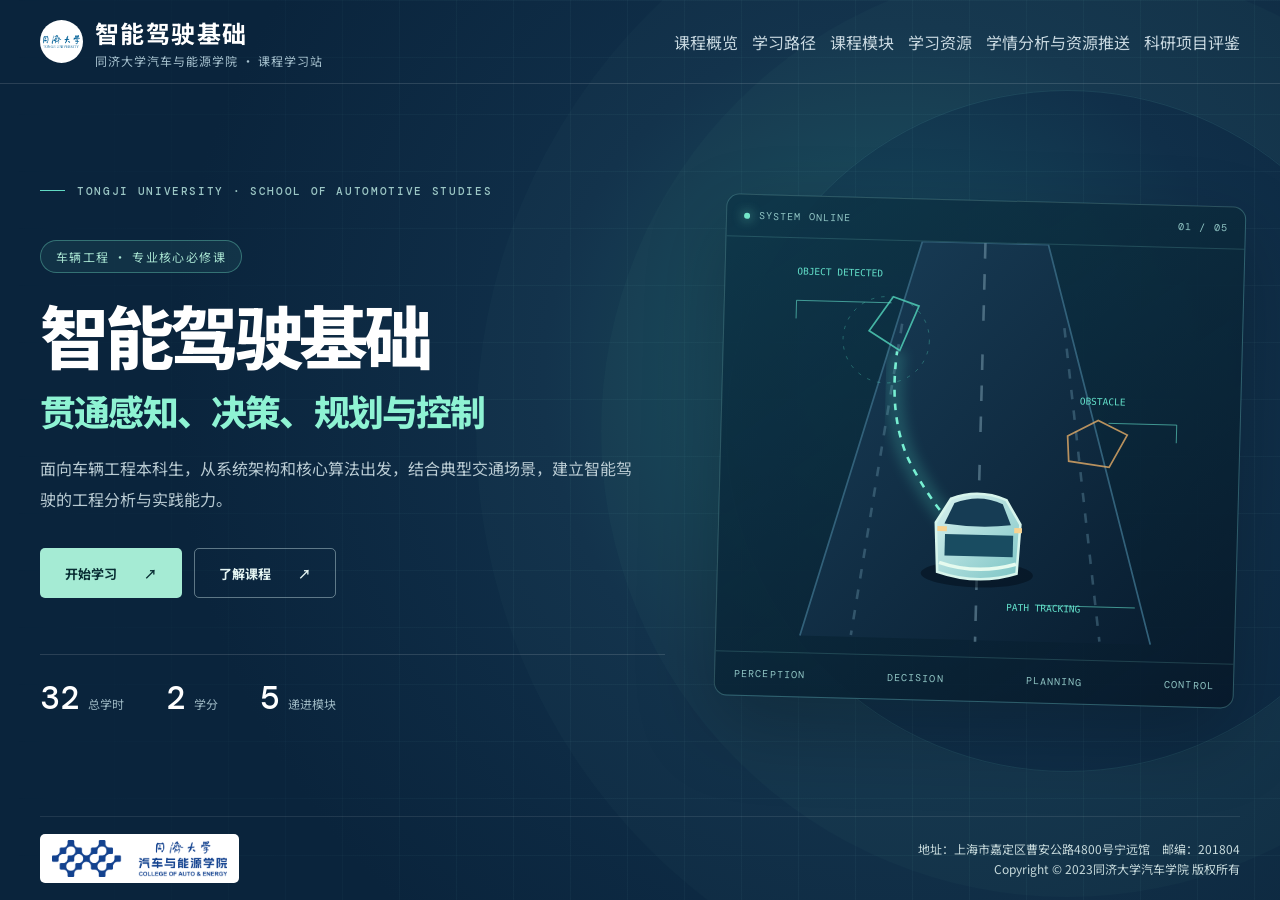
==== commit 8c64baaf: "Add files via upload" ====
--- a/index.html
+++ b/index.html
@@ -33,7 +33,7 @@
           <h1 id="hero-title">智能驾驶基础<span class="hero-title-sub">贯通感知、决策、规划与控制</span></h1>
           <p class="hero-lead">面向车辆工程本科生，从系统架构和核心算法出发，结合典型交通场景，建立智能驾驶的工程分析与实践能力。</p>
           <div class="hero-actions"><a class="button button-primary" href="modules/01-system.html">开始学习 <span aria-hidden="true">↗</span></a><a class="button button-ghost" href="overview.html">了解课程 <span aria-hidden="true">↗</span></a></div>
-          <div class="hero-facts" aria-label="课程基本信息"><div><strong>34</strong><span>总学时</span></div><div><strong>2</strong><span>学分</span></div><div><strong>5</strong><span>递进模块</span></div></div>
+          <div class="hero-facts" aria-label="课程基本信息"><div><strong>32</strong><span>总学时</span></div><div><strong>2</strong><span>学分</span></div><div><strong>5</strong><span>递进模块</span></div></div>
         </div>
         <div class="hero-visual" role="img" aria-label="智能驾驶汽车在道路上识别行人、车辆与路线的示意图">
           <div class="visual-topline"><span class="pulse"></span> SYSTEM ONLINE <span>01 / 05</span></div>
@@ -56,14 +56,14 @@
     </section>
 
   </main>
-<!-- 智能驾驶基础课程 AI 智能体 -->
-<script src="https://agent.tongji.edu.cn/resources/product/llm/public/sdk/embedLite.js"></script>
-<script>
-  new HiagentWebSDK.WebLiteClient({
-    appKey: "dbgts17710990jnp4nag",
-    baseUrl: "https://agent.tongji.edu.cn",
-    variables: {},
-  });
+<!-- 智能驾驶基础课程 AI 智能体 -->
+<script src="https://agent.tongji.edu.cn/resources/product/llm/public/sdk/embedLite.js"></script>
+<script>
+  new HiagentWebSDK.WebLiteClient({
+    appKey: "dbgts17710990jnp4nag",
+    baseUrl: "https://agent.tongji.edu.cn",
+    variables: {},
+  });
 </script>
 </body>
 </html>
--- a/styles.css
+++ b/styles.css
@@ -25,6 +25,7 @@
 @media(max-width:760px){.feature-page .section-heading h1{font-size:40px}.feature-block-title h2{font-size:26px}.form-grid,.assistant-grid,.rubric-grid,.resource-levels,.topic-grid{grid-template-columns:1fr}.past-list>div{grid-template-columns:28px 1fr}.past-list small{grid-column:2}.template-callout{align-items:flex-start;flex-direction:column}.form-card,.assistant-output,.rubric-card{padding:20px}.main-nav.open{display:grid;grid-template-columns:1fr 1fr}.main-nav a{font-size:12px}}
 .evaluation-panel{background:#eaf5ff;border:1px solid #b8ddff;border-radius:15px;padding:26px;box-shadow:0 10px 30px rgba(34,114,197,.08)}.evaluation-panel>h2{text-align:center;color:#1559a8;font-size:20px;margin:4px 0 24px}.evaluation-columns{display:grid;grid-template-columns:1fr 1fr;gap:20px}.evaluation-card{background:#fff;border-radius:13px;padding:25px 22px;box-shadow:0 5px 18px rgba(32,86,153,.09)}.dimension-card{border-left:4px solid #4da6ef}.assessment-card{border-left:4px solid #4bb662}.evaluation-card h3{color:#1559a8;font-size:18px;margin:0 0 17px;padding-bottom:12px;border-bottom:2px dashed #d5eaff}.evaluation-card ul{list-style:none;margin:0;padding:0;display:grid;gap:12px}.evaluation-card li{background:#f5f9fc;border-radius:8px;padding:11px 13px;font-size:13px;line-height:1.65}.dimension-card li{border-left:3px solid #63b4f4}.assessment-card li{border-left:3px solid #76cd8a}.evaluation-card li strong{color:#124e99}.evaluation-card .grade-heading{margin-top:30px}.grade-grid{display:grid;grid-template-columns:1fr 1fr;gap:9px}.grade-grid span{text-align:center;border-radius:7px;padding:12px 8px;color:#124e99;font-size:13px;font-weight:700}.grade-grid span:nth-child(1){background:linear-gradient(120deg,#deefff,#b9ddfa)}.grade-grid span:nth-child(2){background:linear-gradient(120deg,#e7f4e7,#cde9d0)}.grade-grid span:nth-child(3){background:linear-gradient(120deg,#fff7de,#ffebad)}.grade-grid span:nth-child(4){background:linear-gradient(120deg,#fff0f1,#ffd3d8)}.grade-grid span:nth-child(5){background:linear-gradient(120deg,#f5f5f5,#e7e7e7);grid-column:1/-1}.evaluation-cta{margin-top:25px;background:linear-gradient(115deg,#65b6f3,#2298eb);border-radius:12px;padding:23px;text-align:center;color:#fff;box-shadow:0 6px 17px rgba(25,129,212,.2)}.evaluation-cta h3{font-size:22px;margin:0 0 12px}.evaluation-cta p{font-size:15px;margin:0 0 17px}.evaluation-enter{display:inline-flex;align-items:center;justify-content:center;border-radius:99px;background:#fff;color:#1679d5;padding:15px 30px;font-size:16px;font-weight:800;box-shadow:0 5px 13px rgba(11,78,143,.22);transition:transform .2s}.evaluation-enter:hover,.evaluation-enter:focus-visible{transform:translateY(-3px);background:#f3fbff}
 @media(max-width:760px){.evaluation-panel{padding:18px}.evaluation-panel>h2{font-size:17px}.evaluation-columns{grid-template-columns:1fr;gap:15px}.evaluation-card{padding:19px}.evaluation-card li{font-size:12px}.grade-grid span{font-size:11px}.evaluation-cta h3{font-size:19px}.evaluation-cta p{font-size:12px}}
+@media(min-width:761px){.hiagent-conversation{width:min(680px,calc(100vw - 32px))!important;max-width:calc(100vw - 32px)!important;height:calc(100svh - 32px)!important;max-height:960px!important;right:16px!important;left:auto!important;bottom:16px!important;top:auto!important}.hiagent-conversation-iframe{width:100%!important;height:100%!important}}
 @media(max-width:760px){.hiagent-conversation{width:calc(100vw - 24px)!important;max-width:calc(100vw - 24px)!important;left:12px!important;right:auto!important;top:12px!important;bottom:auto!important;height:calc(100svh - 24px)!important}.hiagent-conversation-iframe{width:100%!important;height:100%!important}}
 
 /* Learning library */
